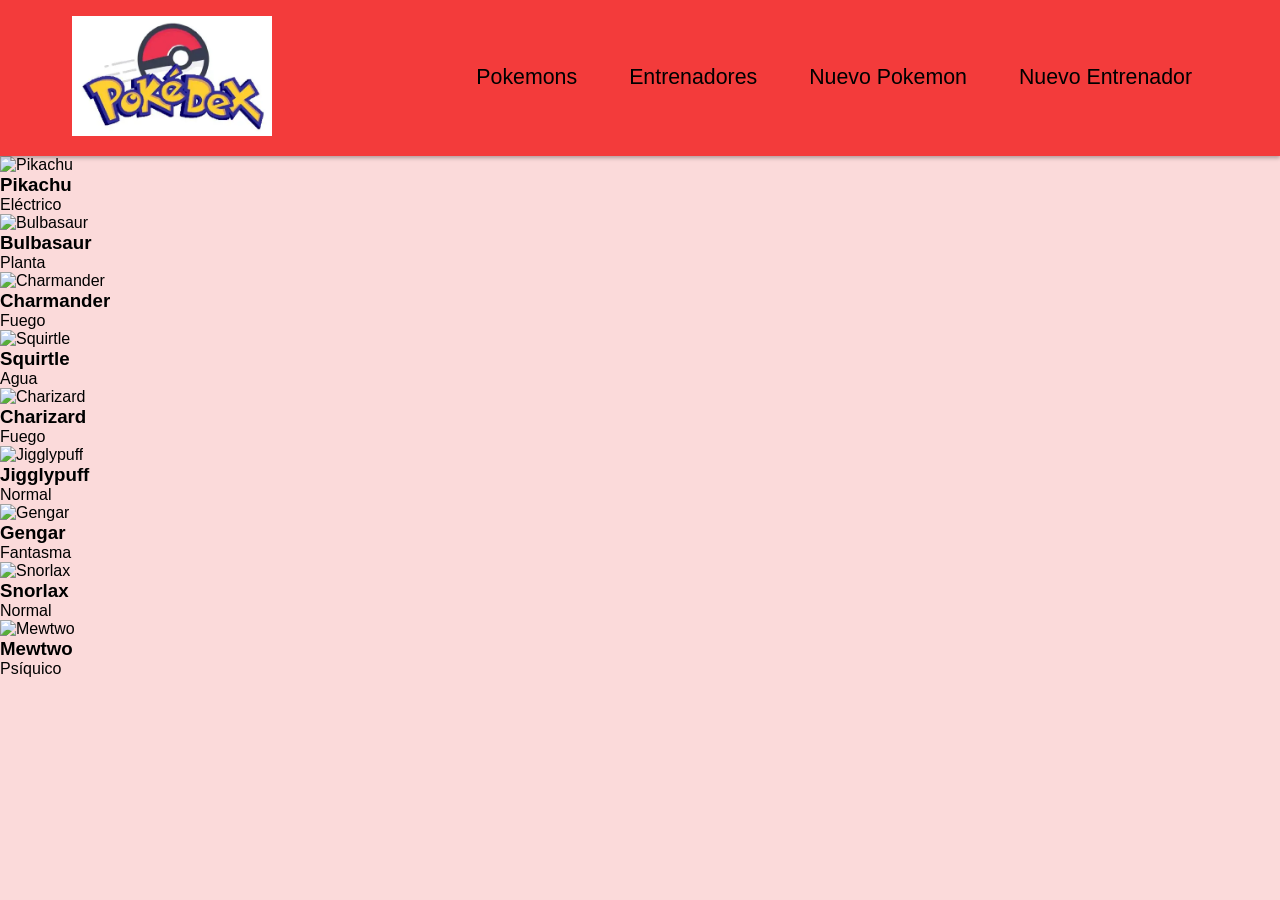
==== index.html @ 9d5f2533 "finalizado 14/01/2026" ====
<!DOCTYPE html>
<html lang="es">
<head>
    <meta charset="UTF-8">
    <meta name="viewport" content="width=device-width, initial-scale=1.0">
    <title>Pokedex</title>
    <link rel="stylesheet" href="assets/css/menu.css">
    <link rel="stylesheet" href="assets/css/pokemon-cards.css">
</head>
<body>
    <nav class="navbar">
        <div class="nav-container">
            <div class="nav-logo">
                <img src="assets/img/Pokdex.webp" alt="">
            </div>
                
            <ul class="nav-menu">
                <li class="nav-item"><a href="index.html" class="nav-link">Pokemons</a></li>
                <li class="nav-item"><a href="trainers.html" class="nav-link">Entrenadores</a></li>
                <li class="nav-item"><a href="#nuevo-pokemon" class="nav-link">Nuevo Pokemon</a></li>
                <li class="nav-item"><a href="#nuevo-entrenador" class="nav-link">Nuevo Entrenador</a></li>
            </ul>
        </div>
    </nav>

    <main class="container">
        <section id="pokemons" class="pokemon-grid">
            <div class="pokemon-card">
                <img src="https://raw.githubusercontent.com/PokeAPI/sprites/master/sprites/pokemon/other/official-artwork/25.png" alt="Pikachu" class="pokemon-image">
                <div class="pokemon-info">
                    <h3 class="pokemon-name">Pikachu</h3>
                    <span class="pokemon-type type-electric">Eléctrico</span>
                </div>
            </div>

            <div class="pokemon-card">
                <img src="https://raw.githubusercontent.com/PokeAPI/sprites/master/sprites/pokemon/other/official-artwork/1.png" alt="Bulbasaur" class="pokemon-image">
                <div class="pokemon-info">
                    <h3 class="pokemon-name">Bulbasaur</h3>
                    <span class="pokemon-type type-grass">Planta</span>
                </div>
            </div>

            <div class="pokemon-card">
                <img src="https://raw.githubusercontent.com/PokeAPI/sprites/master/sprites/pokemon/other/official-artwork/4.png" alt="Charmander" class="pokemon-image">
                <div class="pokemon-info">
                    <h3 class="pokemon-name">Charmander</h3>
                    <span class="pokemon-type type-fire">Fuego</span>
                </div>
            </div>

            <div class="pokemon-card">
                <img src="https://raw.githubusercontent.com/PokeAPI/sprites/master/sprites/pokemon/other/official-artwork/7.png" alt="Squirtle" class="pokemon-image">
                <div class="pokemon-info">
                    <h3 class="pokemon-name">Squirtle</h3>
                    <span class="pokemon-type type-water">Agua</span>
                </div>
            </div>

            <div class="pokemon-card">
                <img src="https://raw.githubusercontent.com/PokeAPI/sprites/master/sprites/pokemon/other/official-artwork/6.png" alt="Charizard" class="pokemon-image">
                <div class="pokemon-info">
                    <h3 class="pokemon-name">Charizard</h3>
                    <span class="pokemon-type type-fire">Fuego</span>
                </div>
            </div>

            <div class="pokemon-card">
                <img src="https://raw.githubusercontent.com/PokeAPI/sprites/master/sprites/pokemon/other/official-artwork/39.png" alt="Jigglypuff" class="pokemon-image">
                <div class="pokemon-info">
                    <h3 class="pokemon-name">Jigglypuff</h3>
                    <span class="pokemon-type type-normal">Normal</span>
                </div>
            </div>

            <div class="pokemon-card">
                <img src="https://raw.githubusercontent.com/PokeAPI/sprites/master/sprites/pokemon/other/official-artwork/94.png" alt="Gengar" class="pokemon-image">
                <div class="pokemon-info">
                    <h3 class="pokemon-name">Gengar</h3>
                    <span class="pokemon-type type-ghost">Fantasma</span>
                </div>
            </div>

            <div class="pokemon-card">
                <img src="https://raw.githubusercontent.com/PokeAPI/sprites/master/sprites/pokemon/other/official-artwork/143.png" alt="Snorlax" class="pokemon-image">
                <div class="pokemon-info">
                    <h3 class="pokemon-name">Snorlax</h3>
                    <span class="pokemon-type type-normal">Normal</span>
                </div>
            </div>

            <div class="pokemon-card">
                <img src="https://raw.githubusercontent.com/PokeAPI/sprites/master/sprites/pokemon/other/official-artwork/150.png" alt="Mewtwo" class="pokemon-image">
                <div class="pokemon-info">
                    <h3 class="pokemon-name">Mewtwo</h3>
                    <span class="pokemon-type type-psychic">Psíquico</span>
                </div>
            </div>
        </section>
    </main>
</body>
</html>
---- assets/css/menu.css ----
* {
margin: 0;
padding: 0;
box-sizing: border-box;
}
body {
    font-family: 'Lucida Sans', 'Lucida Sans Regular', 'Lucida Grande', 'Lucida Sans Unicode', Geneva, Verdana, sans-serif;
background-color: #fbdada;
}

.navbar {
    position: sticky;
    box-shadow: 0 2px 4px rgba(0, 0, 0, 0.3);
    background-color: rgb(243, 59, 59);
    top: 0%;
    z-index: 1000;
}   

.nav-container {
    display: flex;
    justify-content: space-between;
    align-items: center;
    flex-wrap: wrap;
    padding: 16px 32px;
    max-width: 1200px;
    margin: 0 auto;
}
.nav-logo img {
    width: 200px;
    height: auto;
}
.nav-menu {
    display: flex;
    flex-wrap: wrap;
    gap: 20px;
    list-style: none;
}
.nav-link {
    color: black;
    text-decoration: none;
    font-size: 16pt;
    font-weight: 500;
    padding: 8px 16px;

}

.nav-link:hover{
    background-color: #f5f5f515;   
}

@media screen and (max-width: 900px) {
    .nav-container {
        flex-direction: column;
        align-items: center;
        padding: 16px;
        width: 100%;
    }
    .nav-menu {
        flex-direction: column;
    }
    .nav-logo img {
        width: 100%;
        height: auto;
        margin-bottom: 16px;
    }
    .nav-link {
        width: 100%;
    }
}
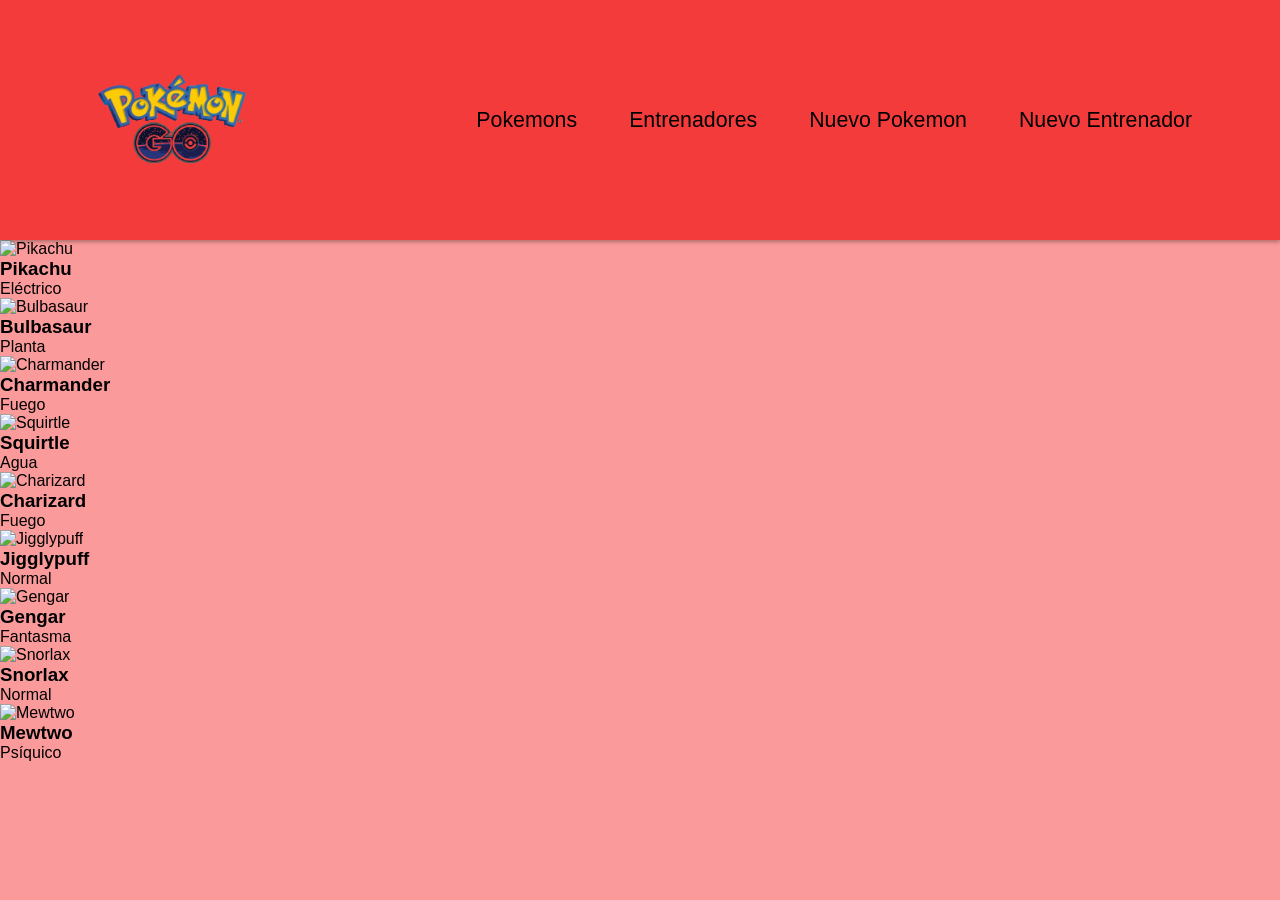
==== commit 0662bf9e: "Finalizado 14/01/2026" ====
--- a/index.html
+++ b/index.html
@@ -1,5 +1,6 @@
 <!DOCTYPE html>
 <html lang="es">
+
 <head>
     <meta charset="UTF-8">
     <meta name="viewport" content="width=device-width, initial-scale=1.0">
@@ -7,13 +8,14 @@
     <link rel="stylesheet" href="assets/css/menu.css">
     <link rel="stylesheet" href="assets/css/pokemon-cards.css">
 </head>
+
 <body>
     <nav class="navbar">
         <div class="nav-container">
             <div class="nav-logo">
-                <img src="assets/img/Pokdex.webp" alt="">
+                <img src="assets/img/Logo-removebg-preview.png" alt="">
             </div>
-                
+
             <ul class="nav-menu">
                 <li class="nav-item"><a href="index.html" class="nav-link">Pokemons</a></li>
                 <li class="nav-item"><a href="trainers.html" class="nav-link">Entrenadores</a></li>
@@ -26,7 +28,8 @@
     <main class="container">
         <section id="pokemons" class="pokemon-grid">
             <div class="pokemon-card">
-                <img src="https://raw.githubusercontent.com/PokeAPI/sprites/master/sprites/pokemon/other/official-artwork/25.png" alt="Pikachu" class="pokemon-image">
+                <img src="https://raw.githubusercontent.com/PokeAPI/sprites/master/sprites/pokemon/other/official-artwork/25.png"
+                    alt="Pikachu" class="pokemon-image">
                 <div class="pokemon-info">
                     <h3 class="pokemon-name">Pikachu</h3>
                     <span class="pokemon-type type-electric">Eléctrico</span>
@@ -34,7 +37,8 @@
             </div>
 
             <div class="pokemon-card">
-                <img src="https://raw.githubusercontent.com/PokeAPI/sprites/master/sprites/pokemon/other/official-artwork/1.png" alt="Bulbasaur" class="pokemon-image">
+                <img src="https://raw.githubusercontent.com/PokeAPI/sprites/master/sprites/pokemon/other/official-artwork/1.png"
+                    alt="Bulbasaur" class="pokemon-image">
                 <div class="pokemon-info">
                     <h3 class="pokemon-name">Bulbasaur</h3>
                     <span class="pokemon-type type-grass">Planta</span>
@@ -42,7 +46,8 @@
             </div>
 
             <div class="pokemon-card">
-                <img src="https://raw.githubusercontent.com/PokeAPI/sprites/master/sprites/pokemon/other/official-artwork/4.png" alt="Charmander" class="pokemon-image">
+                <img src="https://raw.githubusercontent.com/PokeAPI/sprites/master/sprites/pokemon/other/official-artwork/4.png"
+                    alt="Charmander" class="pokemon-image">
                 <div class="pokemon-info">
                     <h3 class="pokemon-name">Charmander</h3>
                     <span class="pokemon-type type-fire">Fuego</span>
@@ -50,7 +55,8 @@
             </div>
 
             <div class="pokemon-card">
-                <img src="https://raw.githubusercontent.com/PokeAPI/sprites/master/sprites/pokemon/other/official-artwork/7.png" alt="Squirtle" class="pokemon-image">
+                <img src="https://raw.githubusercontent.com/PokeAPI/sprites/master/sprites/pokemon/other/official-artwork/7.png"
+                    alt="Squirtle" class="pokemon-image">
                 <div class="pokemon-info">
                     <h3 class="pokemon-name">Squirtle</h3>
                     <span class="pokemon-type type-water">Agua</span>
@@ -58,7 +64,8 @@
             </div>
 
             <div class="pokemon-card">
-                <img src="https://raw.githubusercontent.com/PokeAPI/sprites/master/sprites/pokemon/other/official-artwork/6.png" alt="Charizard" class="pokemon-image">
+                <img src="https://raw.githubusercontent.com/PokeAPI/sprites/master/sprites/pokemon/other/official-artwork/6.png"
+                    alt="Charizard" class="pokemon-image">
                 <div class="pokemon-info">
                     <h3 class="pokemon-name">Charizard</h3>
                     <span class="pokemon-type type-fire">Fuego</span>
@@ -66,7 +73,8 @@
             </div>
 
             <div class="pokemon-card">
-                <img src="https://raw.githubusercontent.com/PokeAPI/sprites/master/sprites/pokemon/other/official-artwork/39.png" alt="Jigglypuff" class="pokemon-image">
+                <img src="https://raw.githubusercontent.com/PokeAPI/sprites/master/sprites/pokemon/other/official-artwork/39.png"
+                    alt="Jigglypuff" class="pokemon-image">
                 <div class="pokemon-info">
                     <h3 class="pokemon-name">Jigglypuff</h3>
                     <span class="pokemon-type type-normal">Normal</span>
@@ -74,7 +82,8 @@
             </div>
 
             <div class="pokemon-card">
-                <img src="https://raw.githubusercontent.com/PokeAPI/sprites/master/sprites/pokemon/other/official-artwork/94.png" alt="Gengar" class="pokemon-image">
+                <img src="https://raw.githubusercontent.com/PokeAPI/sprites/master/sprites/pokemon/other/official-artwork/94.png"
+                    alt="Gengar" class="pokemon-image">
                 <div class="pokemon-info">
                     <h3 class="pokemon-name">Gengar</h3>
                     <span class="pokemon-type type-ghost">Fantasma</span>
@@ -82,7 +91,8 @@
             </div>
 
             <div class="pokemon-card">
-                <img src="https://raw.githubusercontent.com/PokeAPI/sprites/master/sprites/pokemon/other/official-artwork/143.png" alt="Snorlax" class="pokemon-image">
+                <img src="https://raw.githubusercontent.com/PokeAPI/sprites/master/sprites/pokemon/other/official-artwork/143.png"
+                    alt="Snorlax" class="pokemon-image">
                 <div class="pokemon-info">
                     <h3 class="pokemon-name">Snorlax</h3>
                     <span class="pokemon-type type-normal">Normal</span>
@@ -90,7 +100,8 @@
             </div>
 
             <div class="pokemon-card">
-                <img src="https://raw.githubusercontent.com/PokeAPI/sprites/master/sprites/pokemon/other/official-artwork/150.png" alt="Mewtwo" class="pokemon-image">
+                <img src="https://raw.githubusercontent.com/PokeAPI/sprites/master/sprites/pokemon/other/official-artwork/150.png"
+                    alt="Mewtwo" class="pokemon-image">
                 <div class="pokemon-info">
                     <h3 class="pokemon-name">Mewtwo</h3>
                     <span class="pokemon-type type-psychic">Psíquico</span>
@@ -99,4 +110,5 @@
         </section>
     </main>
 </body>
+
 </html>
--- a/assets/css/menu.css
+++ b/assets/css/menu.css
@@ -5,7 +5,7 @@
 }
 body {
     font-family: 'Lucida Sans', 'Lucida Sans Regular', 'Lucida Grande', 'Lucida Sans Unicode', Geneva, Verdana, sans-serif;
-background-color: #fbdada;
+background-color: #fb9a9a;
 }
 
 .navbar {
@@ -29,6 +29,7 @@
     width: 200px;
     height: auto;
 }
+
 .nav-menu {
     display: flex;
     flex-wrap: wrap;
@@ -48,7 +49,7 @@
     background-color: #f5f5f515;   
 }
 
-@media screen and (max-width: 900px) {
+@media screen and (max-width: 768px) {
     .nav-container {
         flex-direction: column;
         align-items: center;
@@ -59,7 +60,7 @@
         flex-direction: column;
     }
     .nav-logo img {
-        width: 100%;
+        width: 200px;
         height: auto;
         margin-bottom: 16px;
     }
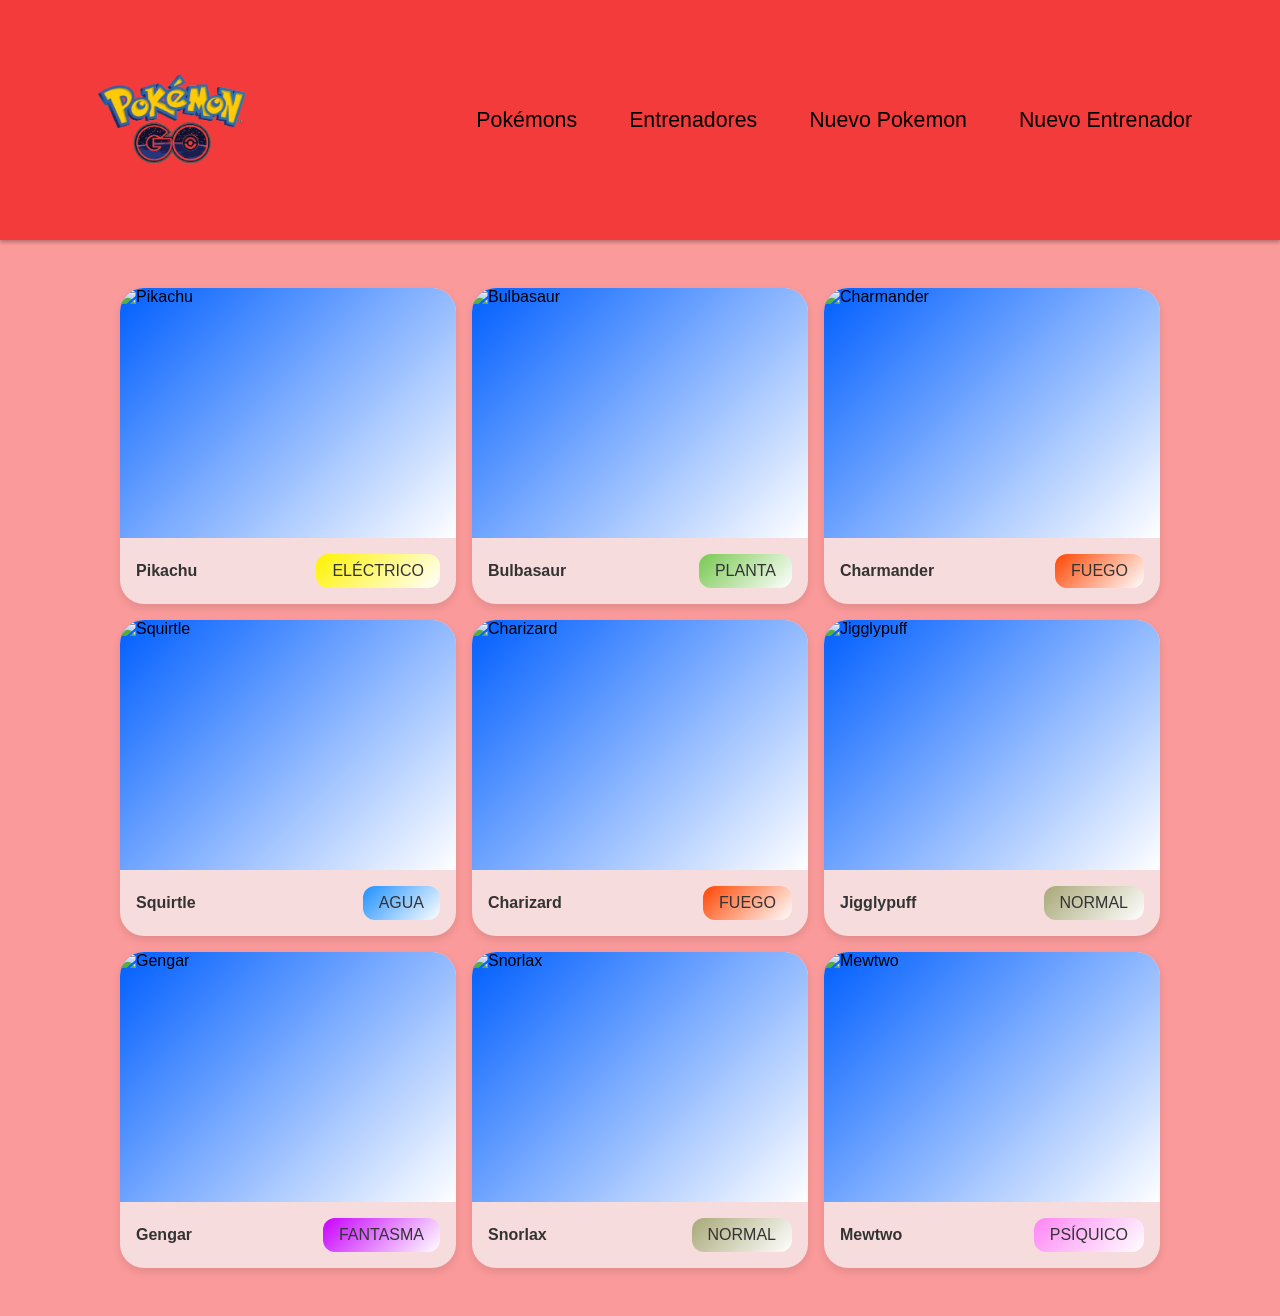
==== commit aaf4b4d1: "Finalizado" ====
--- a/index.html
+++ b/index.html
@@ -17,7 +17,7 @@
             </div>
 
             <ul class="nav-menu">
-                <li class="nav-item"><a href="index.html" class="nav-link">Pokemons</a></li>
+                <li class="nav-item"><a href="index.html" class="nav-link">Pokémons</a></li>
                 <li class="nav-item"><a href="trainers.html" class="nav-link">Entrenadores</a></li>
                 <li class="nav-item"><a href="#nuevo-pokemon" class="nav-link">Nuevo Pokemon</a></li>
                 <li class="nav-item"><a href="#nuevo-entrenador" class="nav-link">Nuevo Entrenador</a></li>
--- a/assets/css/menu.css
+++ b/assets/css/menu.css
@@ -13,7 +13,7 @@
     box-shadow: 0 2px 4px rgba(0, 0, 0, 0.3);
     background-color: rgb(243, 59, 59);
     top: 0%;
-    z-index: 1000;
+    z-index: auto;
 }   
 
 .nav-container {
@@ -35,13 +35,15 @@
     flex-wrap: wrap;
     gap: 20px;
     list-style: none;
+    align-items: center;
 }
 .nav-link {
     color: black;
     text-decoration: none;
     font-size: 16pt;
-    font-weight: 500;
+    font-weight: 300;
     padding: 8px 16px;
+    border-radius: 10px;
 
 }
 
@@ -49,7 +51,7 @@
     background-color: #f5f5f515;   
 }
 
-@media screen and (max-width: 768px) {
+@media screen and (max-width: 780px) {
     .nav-container {
         flex-direction: column;
         align-items: center;
@@ -60,7 +62,7 @@
         flex-direction: column;
     }
     .nav-logo img {
-        width: 200px;
+        width: 110%;
         height: auto;
         margin-bottom: 16px;
     }
--- a/assets/css/pokemon-cards.css
+++ b/assets/css/pokemon-cards.css
@@ -0,0 +1,116 @@
+.container {
+    max-width: 1200px;
+    margin: 0 auto;
+    padding: 32px;
+}
+
+.pokemon-grid {
+    display: flex;
+    flex-wrap: wrap;
+    gap: 16px;
+    justify-content: center;    
+    padding: 16px;
+}
+
+.pokemon-card {
+    background-color: #f6dcdc;
+    border-radius: 24px;
+    box-shadow: 0 4px 8px rgba(0, 0, 0, 0.1);
+    overflow: hidden;
+    display: flex;
+    flex-direction: column;
+    flex: 1 1 calc(33.3333% - 32px);
+    max-width: calc(33.3333% - 32px);
+    min-width: 300px;
+}
+
+.pokemon-card:hover {
+    transform: translateY(-8px);
+    box-shadow: 0 8px 16px rgba(0, 0, 0, 0.2);
+    transition: all 0.3s ease;
+}
+.pokemon-image {
+    width: 100%;
+    height: 250px;
+    object-fit: contain;
+    background: linear-gradient(135deg, #005eff 0%, #ffffff 100%);
+}
+.pokemon-info {
+    padding: 16px;
+    display: flex;
+    flex-direction: row;
+    gap: 16px;
+    align-items: center;
+    justify-content: space-between;
+}
+
+.pokemon-name {
+    font-size: 16px;
+    font-weight: bold;
+    margin: 0;
+    color: #333;
+    text-transform: capitalize;
+}
+
+.pokemon-type {
+    background-color: #ffffff;
+    color: #2a75bb;
+    padding: 8px 16px;
+    border-radius: 12px;
+    font-size: 16px;
+    font-weight: 500;
+    text-transform: uppercase;
+}
+
+.type-electric {
+    background: linear-gradient(135deg, #fff200 0%, #ffffff 100%);
+    color: #333;
+}
+.type-fire {
+    background: linear-gradient(135deg, #ff4500 0%, #ffffff 100%);
+    color: #333;
+}
+.type-water {
+    background: linear-gradient(135deg, #1e90ff 0%, #ffffff 100%);
+    color: #333;
+}
+.type-normal {
+    background: linear-gradient(135deg, #a8a878 0%, #ffffff 100%);
+    color: #333;
+}
+.type-grass {
+    background: linear-gradient(135deg, #78c850 0%, #ffffff 100%);
+    color: #333;
+}
+.type-ghost {
+    background: linear-gradient(135deg, #c800ff 0%, #ffffff 100%);
+    color: #333;
+}
+.type-psychic {
+    background: linear-gradient(135deg, #fe85f4 0%, #ffffff 100%);
+    color: #333;
+}
+@media screen and (max-width: 900px) {
+    .pokemon-grid {
+        gap: 16px;
+        width: 100%; 
+    }
+    
+    .pokemon-card {
+        flex: calc(50% - 16px);
+        max-width: calc(50% - 16px);
+    }
+}   
+
+@media screen and (max-width: 480px) {
+    .pokemon-grid {
+        gap: 16px;
+        
+    }
+
+    .pokemon-card {
+        flex: 100%;
+        max-width: 100%;
+    }
+    
+}
